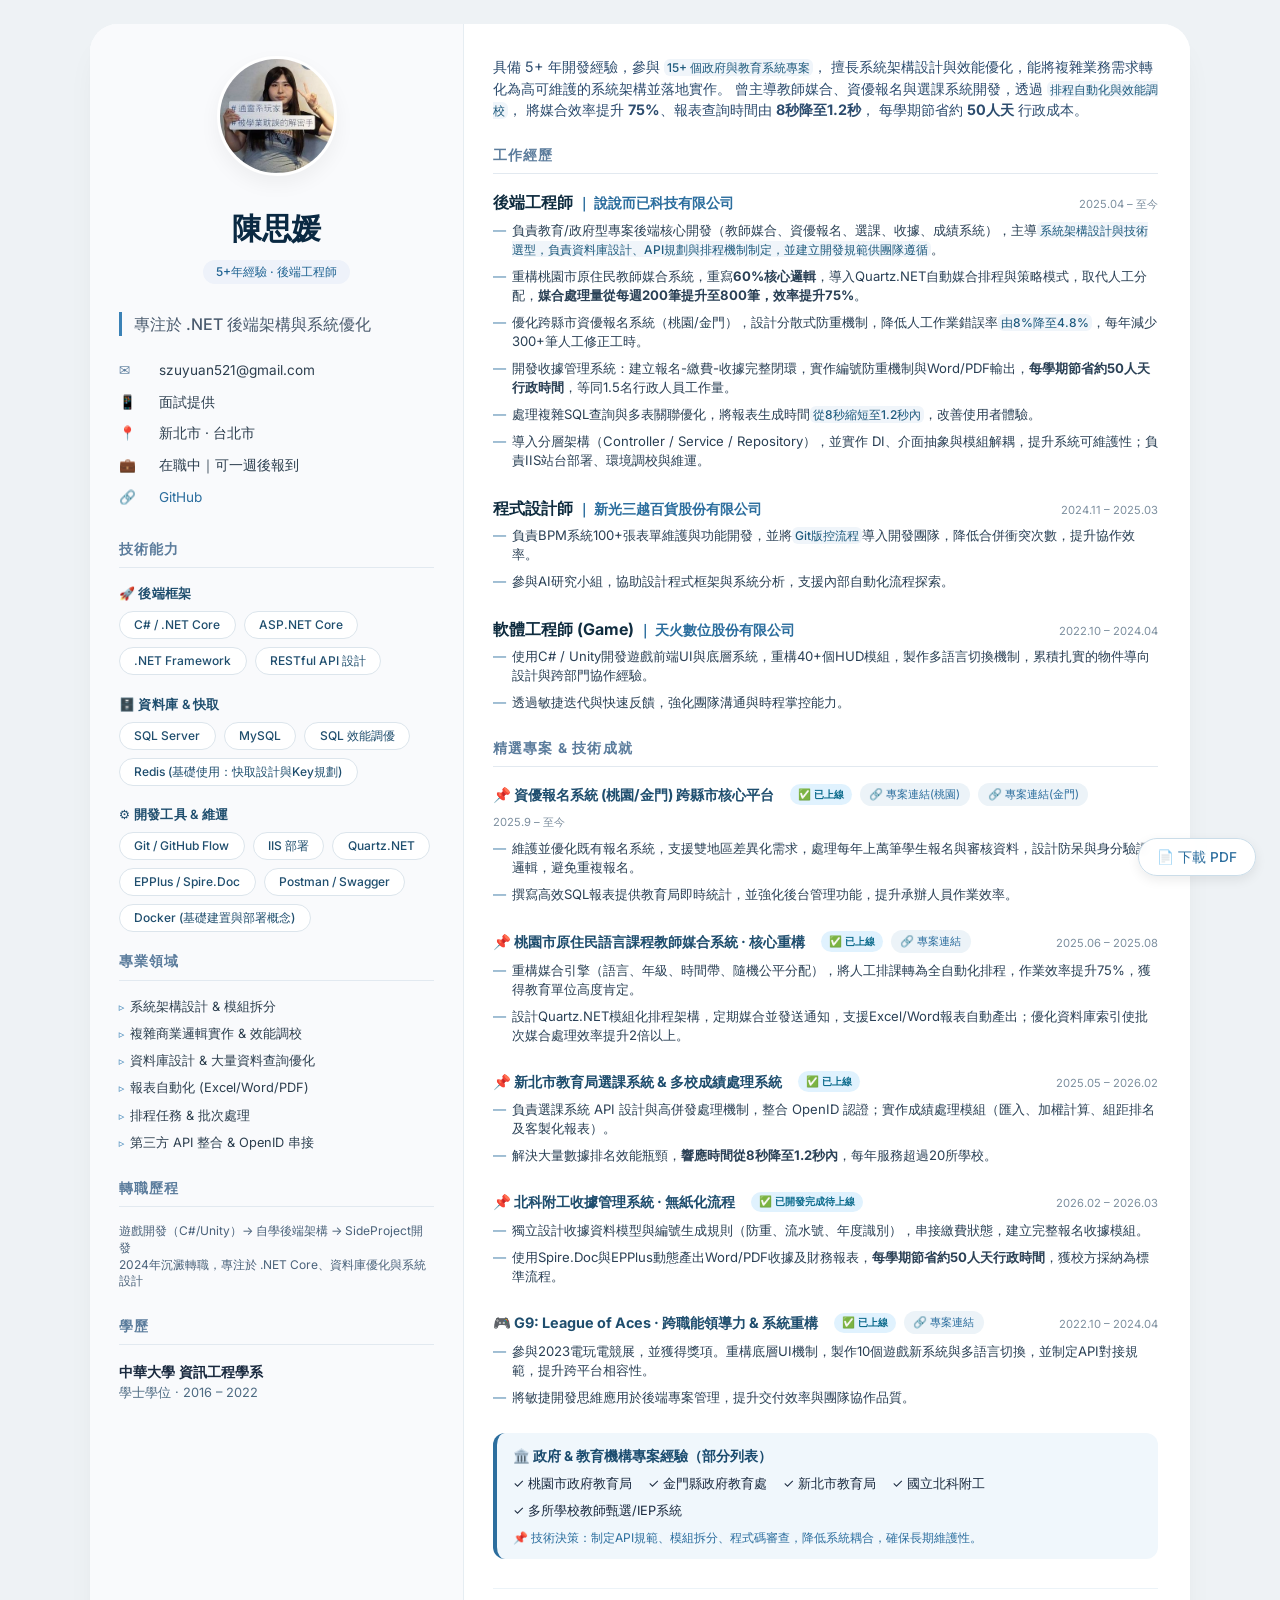
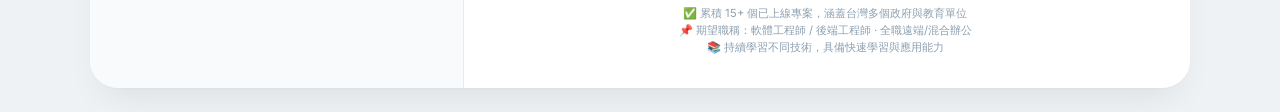
==== 履歷.html @ ee21e15f "[!] 刪除簡報，新增履歷 html" ====
<!DOCTYPE html>
<html lang="zh-TW">
  <head>
    <meta charset="UTF-8" />
    <meta
      name="viewport"
      content="width=device-width, initial-scale=1.0, viewport-fit=cover"
    />
    <title>陳思媛 · 後端工程師履歷</title>
    <link rel="preconnect" href="https://fonts.googleapis.com" />
    <link rel="preconnect" href="https://fonts.gstatic.com" crossorigin />
    <link
      href="https://fonts.googleapis.com/css2?family=Inter:opsz,wght@14..32,300;14..32,400;14..32,500;14..32,600;14..32,700&display=swap"
      rel="stylesheet"
    />
    <style>
      * {
        margin: 0;
        padding: 0;
        box-sizing: border-box;
      }

      body {
        background: #eef2f5;
        font-family: "Inter", system-ui, -apple-system, "Segoe UI", Roboto,
          "Helvetica Neue", sans-serif;
        line-height: 1.5;
        color: #1a2a3f;
        padding: 24px 16px;
      }

      .resume {
        max-width: 1100px;
        margin: 0 auto;
        background: #ffffff;
        border-radius: 28px;
        box-shadow: 0 20px 35px -12px rgba(0, 0, 0, 0.08),
          0 1px 2px rgba(0, 0, 0, 0.02);
        overflow: hidden;
      }

      /* PDF 按鈕固定右下角，不遮擋內容 */
      .pdf-btn {
        position: fixed;
        bottom: 24px;
        right: 24px;
        background: rgba(255, 255, 255, 0.95);
        backdrop-filter: blur(4px);
        border: 1px solid #cbdde9;
        border-radius: 40px;
        padding: 8px 18px;
        font-size: 0.85rem;
        font-weight: 500;
        color: #2c6e9e;
        cursor: pointer;
        transition: 0.2s;
        z-index: 1000;
        text-decoration: none;
        display: inline-flex;
        align-items: center;
        gap: 8px;
        font-family: inherit;
        box-shadow: 0 4px 12px rgba(0, 0, 0, 0.08);
      }
      .pdf-btn:hover {
        background: #eef2f5;
        border-color: #8fb4cf;
        box-shadow: 0 6px 14px rgba(0, 0, 0, 0.1);
      }
      @media print {
        .pdf-btn {
          display: none;
        }
        body {
          padding: 0;
          background: white;
        }
        .resume {
          box-shadow: none;
          border-radius: 0;
        }
        .sidebar {
          -webkit-print-color-adjust: exact;
          print-color-adjust: exact;
        }
      }

      .resume-inner {
        display: grid;
        grid-template-columns: 34% 66%;
      }

      .sidebar {
        background: #f9fafc;
        padding: 2rem 1.8rem;
        border-right: 1px solid #e6edf2;
      }

      .main {
        padding: 2rem 2rem 2rem 1.8rem;
        background: #ffffff;
      }

      .avatar {
        text-align: center;
        margin-bottom: 1.5rem;
      }
      .avatar-img {
        width: 120px;
        height: 120px;
        object-fit: cover;
        border-radius: 50%;
        border: 3px solid white;
        box-shadow: 0 8px 20px rgba(0, 0, 0, 0.05);
        background: #e2e8f0;
      }
      .avatar-placeholder {
        width: 120px;
        height: 120px;
        background: #dce5ec;
        border-radius: 50%;
        margin: 0 auto;
        display: flex;
        align-items: center;
        justify-content: center;
        color: #7f8c8d;
        font-size: 0.8rem;
      }

      .name-title h1 {
        font-size: 1.9rem;
        font-weight: 700;
        letter-spacing: -0.02em;
        color: #0a2942;
        margin-bottom: 0.4rem;
        text-align: center;
      }

      .badge {
        display: inline-block;
        background: #eef2fa;
        color: #1f6392;
        font-size: 0.75rem;
        font-weight: 500;
        padding: 0.2rem 0.8rem;
        border-radius: 20px;
        margin-bottom: 1rem;
      }

      .title {
        font-size: 1rem;
        font-weight: 500;
        color: #4a5b6e;
        border-left: 3px solid #3b82b6;
        padding-left: 0.75rem;
        margin: 0.75rem 0 1rem 0;
      }

      .contact-info {
        margin: 1.5rem 0 2rem 0;
      }

      .contact-item {
        display: flex;
        align-items: center;
        gap: 0.75rem;
        font-size: 0.85rem;
        color: #2c3e4e;
        margin-bottom: 0.7rem;
        flex-wrap: wrap;
      }

      .contact-icon {
        min-width: 28px;
        color: #5e7e9e;
      }

      .section-title {
        font-weight: 700;
        font-size: 0.85rem;
        text-transform: uppercase;
        letter-spacing: 1.2px;
        color: #5b7c9c;
        margin: 1.6rem 0 1rem 0;
        border-bottom: 1.5px solid #e2e9f0;
        padding-bottom: 0.5rem;
      }

      .skill-group {
        margin-bottom: 1.2rem;
      }
      .skill-group-title {
        font-weight: 600;
        font-size: 0.8rem;
        color: #1f4e6e;
        margin-bottom: 0.5rem;
        letter-spacing: 0.3px;
      }
      .skill-tags {
        display: flex;
        flex-wrap: wrap;
        gap: 8px;
      }
      .skill-tag {
        background: white;
        border: 1px solid #dce5ec;
        padding: 0.25rem 0.9rem;
        border-radius: 30px;
        font-size: 0.75rem;
        font-weight: 500;
        color: #1f4e6e;
      }
      .skill-tag.self-learn {
        background: #f0f5fa;
        border-color: #cbdde9;
        font-style: normal;
        position: relative;
      }
      .tech-list {
        list-style: none;
        margin-top: 0.5rem;
      }
      .tech-list li {
        font-size: 0.8rem;
        margin-bottom: 0.5rem;
        color: #2c3e4e;
        display: flex;
        align-items: baseline;
        gap: 6px;
      }
      .tech-list li::before {
        content: "▹";
        color: #3b82b6;
        font-size: 0.7rem;
      }

      .job-item,
      .project-item {
        margin-bottom: 1.6rem;
      }

      .job-header {
        display: flex;
        justify-content: space-between;
        align-items: baseline;
        flex-wrap: wrap;
        margin-bottom: 0.3rem;
        gap: 6px;
      }

      .job-title {
        font-weight: 700;
        font-size: 1rem;
        color: #0f2c3f;
      }

      .company {
        font-weight: 600;
        color: #2c6e9e;
        font-size: 0.85rem;
      }

      .date {
        font-size: 0.7rem;
        color: #7d8f9f;
        font-weight: 400;
        white-space: nowrap;
      }

      .job-description ul,
      .project-description ul {
        list-style: none;
        margin-top: 0.4rem;
      }

      .job-description li,
      .project-description li {
        font-size: 0.82rem;
        color: #2a4055;
        margin-bottom: 0.5rem;
        position: relative;
        padding-left: 1.2rem;
        line-height: 1.45;
      }

      .job-description li::before,
      .project-description li::before {
        content: "—";
        position: absolute;
        left: 0;
        color: #6797b9;
        font-weight: 500;
      }

      .highlight {
        background: #f0f5fa;
        padding: 0.05rem 0.2rem;
        border-radius: 6px;
        font-weight: 500;
        font-size: 0.75rem;
        color: #1e5a7d;
      }

      .live-badge {
        background: #e0f2fe;
        color: #0c6b8c;
        font-size: 0.65rem;
        font-weight: 600;
        padding: 0.15rem 0.5rem;
        border-radius: 30px;
        margin-left: 0.5rem;
        vertical-align: middle;
        display: inline-block;
      }

      .project-header {
        display: flex;
        justify-content: space-between;
        flex-wrap: wrap;
        align-items: baseline;
        margin-bottom: 0.5rem;
        gap: 8px;
      }

      .project-name {
        font-weight: 700;
        font-size: 0.9rem;
        color: #1f4e6e;
        display: flex;
        align-items: center;
        flex-wrap: wrap;
        gap: 8px;
      }

      .project-link {
        font-size: 0.7rem;
        font-weight: normal;
        background: #ecf3f8;
        padding: 0.2rem 0.6rem;
        border-radius: 30px;
        text-decoration: none;
        color: #2c6e9e;
        transition: 0.2s;
      }
      .project-link:hover {
        background: #d4e2ed;
        color: #0f4c6e;
      }

      .footer-note {
        margin-top: 1.8rem;
        font-size: 0.7rem;
        color: #8da0b0;
        text-align: center;
        border-top: 1px solid #ecf3f8;
        padding-top: 1rem;
      }

      @media (max-width: 780px) {
        body {
          padding: 16px;
        }
        .resume-inner {
          grid-template-columns: 1fr;
        }
        .sidebar {
          border-right: 0;
          border-bottom: 1px solid #e6edf2;
          padding: 1.5rem;
        }
        .main {
          padding: 1.5rem;
        }
        .name-title h1 {
          font-size: 1.7rem;
        }
        .avatar-img {
          width: 100px;
          height: 100px;
        }
        .date {
          white-space: normal;
        }
        /* 手機上按鈕稍微縮小間距 */
        .pdf-btn {
          bottom: 16px;
          right: 16px;
          padding: 6px 14px;
          font-size: 0.75rem;
        }
      }
    </style>
  </head>
  <body>
    <div class="resume">
      <div class="pdf-btn" id="printResumeBtn">📄 下載 PDF</div>
      <div class="resume-inner">
        <!-- 左側欄 -->
        <div class="sidebar">
          <div class="avatar">
            <img
              class="avatar-img"
              src="img/headshot.png"
              alt="陳思媛"
              onerror="this.onerror=null; this.parentElement.innerHTML='<div class=\'avatar-placeholder\'><span>📷 陳思媛</span></div>';"
            />
          </div>
          <div class="name-title">
            <h1>陳思媛</h1>
            <div style="text-align: center">
              <span class="badge">5+年經驗 · 後端工程師</span>
            </div>
            <div class="title">專注於 .NET 後端架構與系統優化</div>
          </div>

          <div class="contact-info">
            <div class="contact-item">
              <span class="contact-icon">✉️</span> szuyuan521@gmail.com
            </div>
            <div class="contact-item">
              <span class="contact-icon">📱</span> 面試提供
            </div>
            <div class="contact-item">
              <span class="contact-icon">📍</span> 新北市 · 台北市
            </div>
            <div class="contact-item">
              <span class="contact-icon">💼</span> 在職中｜可一週後報到
            </div>
            <div class="contact-item">
              <span class="contact-icon">🔗</span>
              <a
                href="https://github.com/szuyuan521"
                style="text-decoration: none; color: #2c6e9e"
                target="_blank"
                >GitHub</a
              >
            </div>
          </div>

          <!-- 技能分組 -->
          <div class="section-title">技術能力</div>

          <div class="skill-group">
            <div class="skill-group-title">🚀 後端框架</div>
            <div class="skill-tags">
              <span class="skill-tag">C# / .NET Core</span>
              <span class="skill-tag">ASP.NET Core</span>
              <span class="skill-tag">.NET Framework</span>
              <span class="skill-tag">RESTful API 設計</span>
            </div>
          </div>

          <div class="skill-group">
            <div class="skill-group-title">🗄️ 資料庫 & 快取</div>
            <div class="skill-tags">
              <span class="skill-tag">SQL Server</span>
              <span class="skill-tag">MySQL</span>
              <span class="skill-tag">SQL 效能調優</span>
              <span class="skill-tag">Redis (基礎使用：快取設計與Key規劃)</span>
            </div>
          </div>

          <div class="skill-group">
            <div class="skill-group-title">⚙️ 開發工具 & 維運</div>
            <div class="skill-tags">
              <span class="skill-tag">Git / GitHub Flow</span>
              <span class="skill-tag">IIS 部署</span>
              <span class="skill-tag">Quartz.NET</span>
              <span class="skill-tag">EPPlus / Spire.Doc</span>
              <span class="skill-tag">Postman / Swagger</span>
              <span class="skill-tag skill-tag"
                >Docker (基礎建置與部署概念)</span
              >
            </div>
          </div>

          <div class="section-title" style="margin-top: 1rem">專業領域</div>
          <ul class="tech-list">
            <li>系統架構設計 & 模組拆分</li>
            <li>複雜商業邏輯實作 & 效能調校</li>
            <li>資料庫設計 & 大量資料查詢優化</li>
            <li>報表自動化 (Excel/Word/PDF)</li>
            <li>排程任務 & 批次處理</li>
            <li>第三方 API 整合 & OpenID 串接</li>
          </ul>

          <div class="section-title">轉職歷程</div>
          <div
            style="
              font-size: 0.75rem;
              color: #4a627a;
              margin-bottom: 1rem;
              line-height: 1.4;
            "
          >
            遊戲開發（C#/Unity）→ 自學後端架構 → SideProject開發<br />
            2024年沉澱轉職，專注於 .NET Core、資料庫優化與系統設計
          </div>

          <div class="section-title">學歷</div>
          <div style="margin-top: 0.2rem">
            <div style="font-weight: 600; font-size: 0.9rem">
              中華大學 資訊工程學系
            </div>
            <div style="font-size: 0.8rem; color: #4d6a82">
              學士學位 · 2016 – 2022
            </div>
          </div>
        </div>

        <!-- 右側主要內容 -->
        <div class="main">
          <div style="margin-bottom: 1.5rem">
            <p style="font-size: 0.9rem; color: #2c4c6e; line-height: 1.5">
              具備 5+ 年開發經驗，參與
              <strong class="highlight">15+ 個政府與教育系統專案</strong>，
              擅長系統架構設計與效能優化，能將複雜業務需求轉化為高可維護的系統架構並落地實作。
              曾主導教師媒合、資優報名與選課系統開發，透過
              <span class="highlight">排程自動化與效能調校</span>，
              將媒合效率提升 <strong>75%</strong>、報表查詢時間由
              <strong>8秒降至1.2秒</strong>， 每學期節省約
              <strong>50人天</strong> 行政成本。
            </p>
          </div>

          <div class="section-title" style="margin-top: 0">工作經歷</div>

          <div class="job-item">
            <div class="job-header">
              <div>
                <span class="job-title">後端工程師</span>
                <span class="company">｜ 說說而已科技有限公司</span>
              </div>
              <div class="date">2025.04 – 至今</div>
            </div>
            <div class="job-description">
              <ul>
                <li>
                  負責教育/政府型專案後端核心開發（教師媒合、資優報名、選課、收據、成績系統），主導<span
                    class="highlight"
                    >系統架構設計與技術選型，負責資料庫設計、API規劃與排程機制制定，並建立開發規範供團隊遵循</span
                  >。
                </li>
                <li>
                  重構桃園市原住民教師媒合系統，重寫<strong>60%核心邏輯</strong>，導入Quartz.NET自動媒合排程與策略模式，取代人工分配，<strong>媒合處理量從每週200筆提升至800筆，效率提升75%</strong>。
                </li>
                <li>
                  優化跨縣市資優報名系統（桃園/金門），設計分散式防重機制，降低人工作業錯誤率<span
                    class="highlight"
                    >由8%降至4.8%</span
                  >，每年減少300+筆人工修正工時。
                </li>
                <li>
                  開發收據管理系統：建立報名-繳費-收據完整閉環，實作編號防重機制與Word/PDF輸出，<strong>每學期節省約50人天行政時間</strong>，等同1.5名行政人員工作量。
                </li>
                <li>
                  處理複雜SQL查詢與多表關聯優化，將報表生成時間<span
                    class="highlight"
                    >從8秒縮短至1.2秒內</span
                  >，改善使用者體驗。
                </li>
                <li>
                  導入分層架構（Controller / Service / Repository），並實作
                  DI、介面抽象與模組解耦，提升系統可維護性；負責IIS站台部署、環境調校與維運。
                </li>
              </ul>
            </div>
          </div>

          <div class="job-item">
            <div class="job-header">
              <div>
                <span class="job-title">程式設計師</span>
                <span class="company">｜ 新光三越百貨股份有限公司</span>
              </div>
              <div class="date">2024.11 – 2025.03</div>
            </div>
            <div class="job-description">
              <ul>
                <li>
                  負責BPM系統100+張表單維護與功能開發，並將<span
                    class="highlight"
                    >Git版控流程</span
                  >導入開發團隊，降低合併衝突次數，提升協作效率。
                </li>
                <li>
                  參與AI研究小組，協助設計程式框架與系統分析，支援內部自動化流程探索。
                </li>
              </ul>
            </div>
          </div>

          <div class="job-item">
            <div class="job-header">
              <div>
                <span class="job-title">軟體工程師 (Game)</span>
                <span class="company">｜ 天火數位股份有限公司</span>
              </div>
              <div class="date">2022.10 – 2024.04</div>
            </div>
            <div class="job-description">
              <ul>
                <li>
                  使用C# /
                  Unity開發遊戲前端UI與底層系統，重構40+個HUD模組，製作多語言切換機制，累積扎實的物件導向設計與跨部門協作經驗。
                </li>
                <li>透過敏捷迭代與快速反饋，強化團隊溝通與時程掌控能力。</li>
              </ul>
            </div>
          </div>

          <div class="section-title">精選專案 & 技術成就</div>

          <!-- 1. 資優報名系統 -->
          <div class="project-item">
            <div class="project-header">
              <div class="project-name">
                📌 資優報名系統 (桃園/金門) 跨縣市核心平台
                <span class="live-badge">✅ 已上線</span>
                <a
                  class="project-link"
                  href="https://www.giftedness.tyc.edu.tw/"
                  target="_blank"
                  rel="noopener noreferrer"
                  >🔗 專案連結(桃園)</a
                >
                <a
                  class="project-link"
                  href="https://gti.km.edu.tw/"
                  target="_blank"
                  rel="noopener noreferrer"
                  >🔗 專案連結(金門)</a
                >
              </div>
              <div class="date">2025.9 – 至今</div>
            </div>
            <div class="project-description">
              <ul>
                <li>
                  維護並優化既有報名系統，支援雙地區差異化需求，處理每年上萬筆學生報名與審核資料，設計防呆與身分驗證邏輯，避免重複報名。
                </li>
                <li>
                  撰寫高效SQL報表提供教育局即時統計，並強化後台管理功能，提升承辦人員作業效率。
                </li>
              </ul>
            </div>
          </div>

          <!-- 2. 教師媒合系統 -->
          <div class="project-item">
            <div class="project-header">
              <div class="project-name">
                📌 桃園市原住民語言課程教師媒合系統 · 核心重構
                <span class="live-badge">✅ 已上線</span>
                <a
                  class="project-link"
                  href="https://match.caes.tyc.edu.tw/"
                  target="_blank"
                  rel="noopener noreferrer"
                  >🔗 專案連結</a
                >
              </div>
              <div class="date">2025.06 – 2025.08</div>
            </div>
            <div class="project-description">
              <ul>
                <li>
                  重構媒合引擎（語言、年級、時間帶、隨機公平分配），將人工排課轉為全自動化排程，作業效率提升75%，獲得教育單位高度肯定。
                </li>
                <li>
                  設計Quartz.NET模組化排程架構，定期媒合並發送通知，支援Excel/Word報表自動產出；優化資料庫索引使批次媒合處理效率提升2倍以上。
                </li>
              </ul>
            </div>
          </div>

          <!-- 3. 選課 & 成績系統 -->
          <div class="project-item">
            <div class="project-header">
              <div class="project-name">
                📌 新北市教育局選課系統 & 多校成績處理系統
                <span class="live-badge">✅ 已上線</span>
              </div>
              <div class="date">2025.05 – 2026.02</div>
            </div>
            <div class="project-description">
              <ul>
                <li>
                  負責選課系統 API 設計與高併發處理機制，整合 OpenID
                  認證；實作成績處理模組（匯入、加權計算、組距排名及客製化報表）。
                </li>
                <li>
                  解決大量數據排名效能瓶頸，<strong>響應時間從8秒降至1.2秒內</strong>，每年服務超過20所學校。
                </li>
              </ul>
            </div>
          </div>

          <!-- 4. 收據系統 -->
          <div class="project-item">
            <div class="project-header">
              <div class="project-name">
                📌 北科附工收據管理系統 · 無紙化流程
                <span class="live-badge">✅ 已開發完成待上線</span>
              </div>
              <div class="date">2026.02 – 2026.03</div>
            </div>
            <div class="project-description">
              <ul>
                <li>
                  獨立設計收據資料模型與編號生成規則（防重、流水號、年度識別），串接繳費狀態，建立完整報名收據模組。
                </li>
                <li>
                  使用Spire.Doc與EPPlus動態產出Word/PDF收據及財務報表，<strong>每學期節省約50人天行政時間</strong>，獲校方採納為標準流程。
                </li>
              </ul>
            </div>
          </div>

          <!-- 5. 遊戲專案 -->
          <div class="project-item">
            <div class="project-header">
              <div class="project-name">
                🎮 G9: League of Aces · 跨職能領導力 & 系統重構
                <span class="live-badge">✅ 已上線</span>
                <a
                  class="project-link"
                  href="https://store.steampowered.com/app/2247200/G9League_of_Aces/"
                  target="_blank"
                  rel="noopener noreferrer"
                  >🔗 專案連結</a
                >
              </div>
              <div class="date">2022.10 – 2024.04</div>
            </div>
            <div class="project-description">
              <ul>
                <li>
                  參與2023電玩電競展，並獲得獎項。重構底層UI機制，製作10個遊戲新系統與多語言切換，並制定API對接規範，提升跨平台相容性。
                </li>
                <li>
                  將敏捷開發思維應用於後端專案管理，提升交付效率與團隊協作品質。
                </li>
              </ul>
            </div>
          </div>

          <!-- 政府專案與架構能力合併區塊 -->
          <div
            style="
              margin-top: 1rem;
              background: #f0f7fc;
              border-left: 4px solid #2c6e9e;
              padding: 0.8rem 1rem;
              border-radius: 12px;
            "
          >
            <div style="font-weight: 700; font-size: 0.85rem; color: #1a4b6e">
              🏛️ 政府 & 教育機構專案經驗（部分列表）
            </div>
            <ul
              style="
                margin-top: 8px;
                list-style: none;
                display: flex;
                flex-wrap: wrap;
                gap: 8px 16px;
              "
            >
              <li style="font-size: 0.8rem">✓ 桃園市政府教育局</li>
              <li style="font-size: 0.8rem">✓ 金門縣政府教育處</li>
              <li style="font-size: 0.8rem">✓ 新北市教育局</li>
              <li style="font-size: 0.8rem">✓ 國立北科附工</li>
              <li style="font-size: 0.8rem">✓ 多所學校教師甄選/IEP系統</li>
            </ul>
            <div style="font-size: 0.75rem; color: #2c6e9e; margin-top: 8px">
              📌
              技術決策：制定API規範、模組拆分、程式碼審查，降低系統耦合，確保長期維護性。
            </div>
          </div>

          <div class="footer-note">
            ✅ 累積 15+ 個已上線專案，涵蓋台灣多個政府與教育單位<br />
            📌 期望職稱：軟體工程師 / 後端工程師 · 全職遠端/混合辦公<br />
            📚 持續學習不同技術，具備快速學習與應用能力
          </div>
        </div>
      </div>
    </div>
    <script>
      const printBtn = document.getElementById("printResumeBtn");
      if (printBtn) {
        printBtn.addEventListener("click", () => {
          window.print();
        });
      }
    </script>
  </body>
</html>
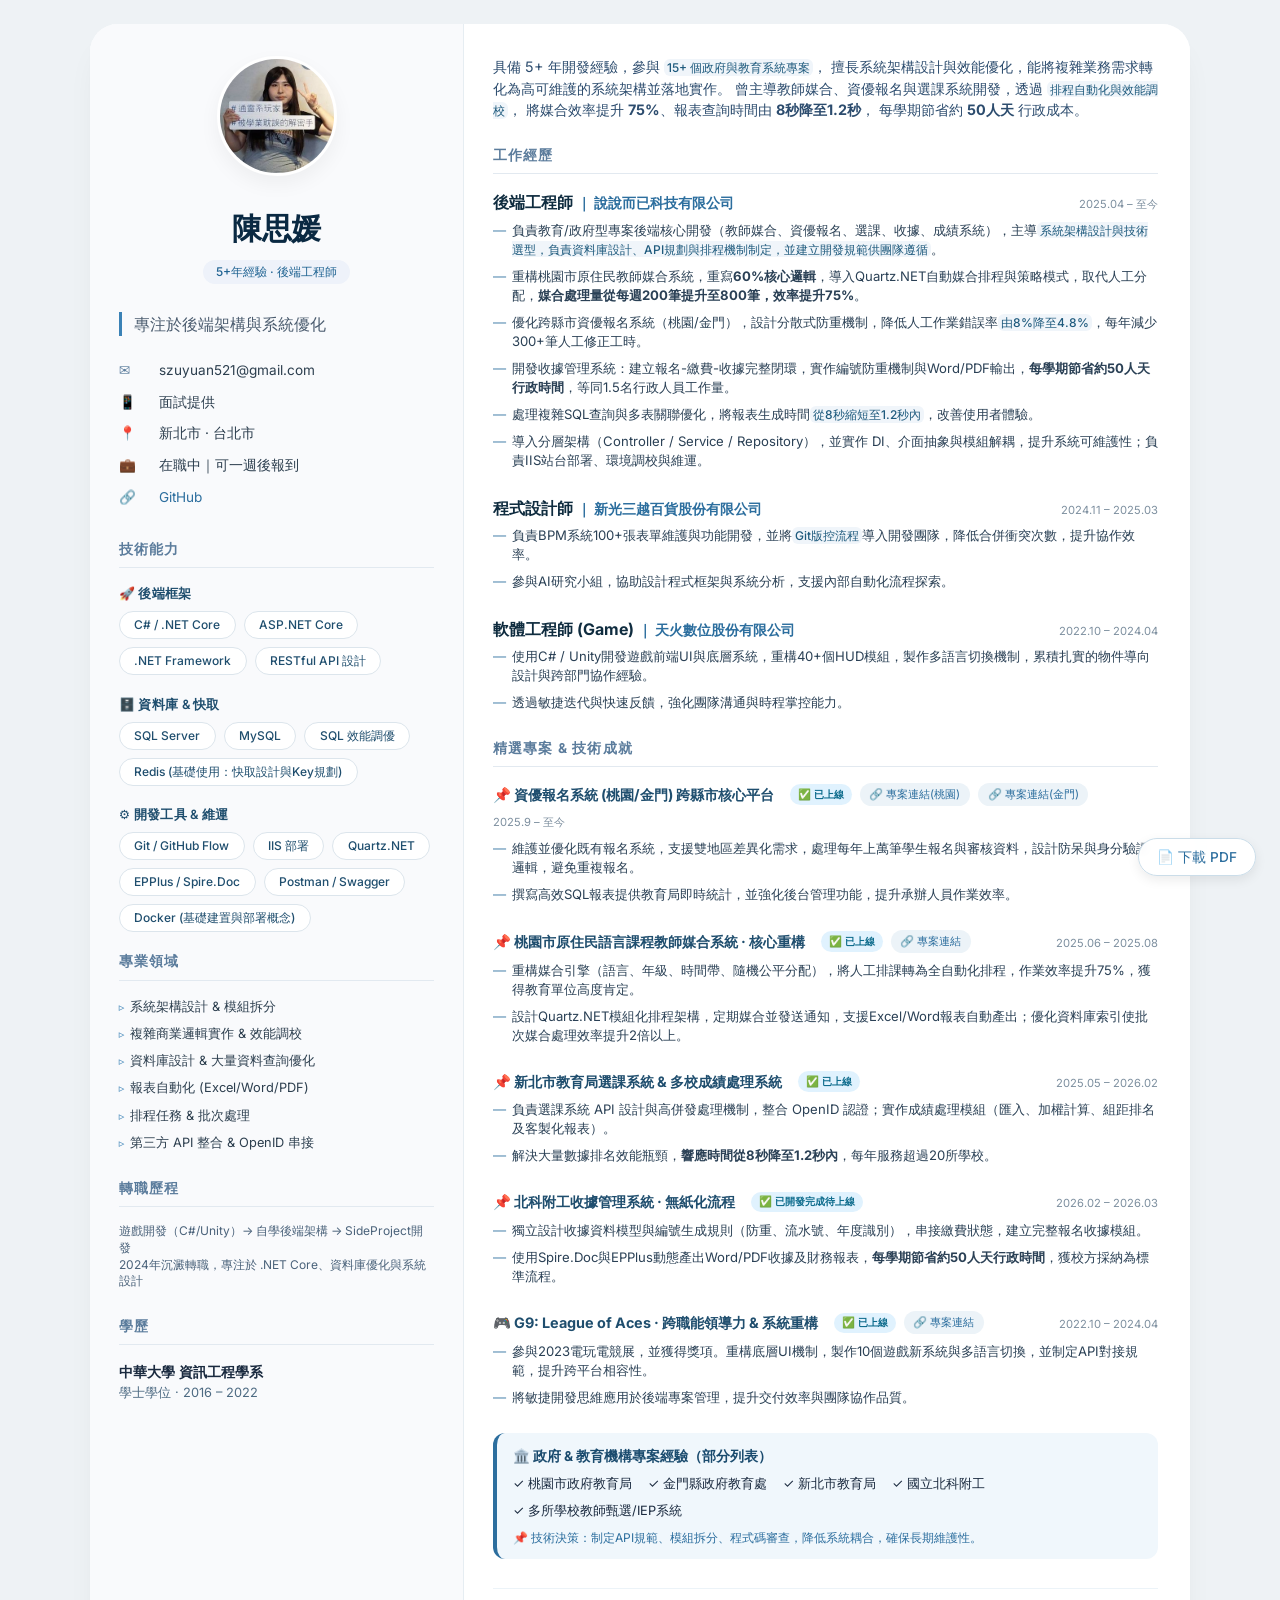
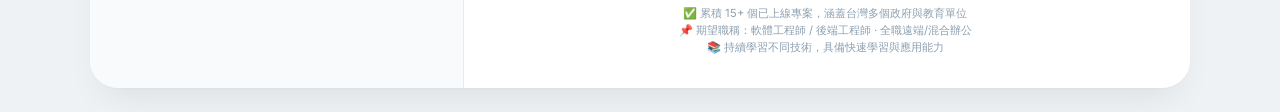
==== commit e461c90d: "[!] 修改副標題" ====
--- a/履歷.html
+++ b/履歷.html
@@ -410,7 +410,7 @@
             <div style="text-align: center">
               <span class="badge">5+年經驗 · 後端工程師</span>
             </div>
-            <div class="title">專注於 .NET 後端架構與系統優化</div>
+            <div class="title">專注於後端架構與系統優化</div>
           </div>
 
           <div class="contact-info">
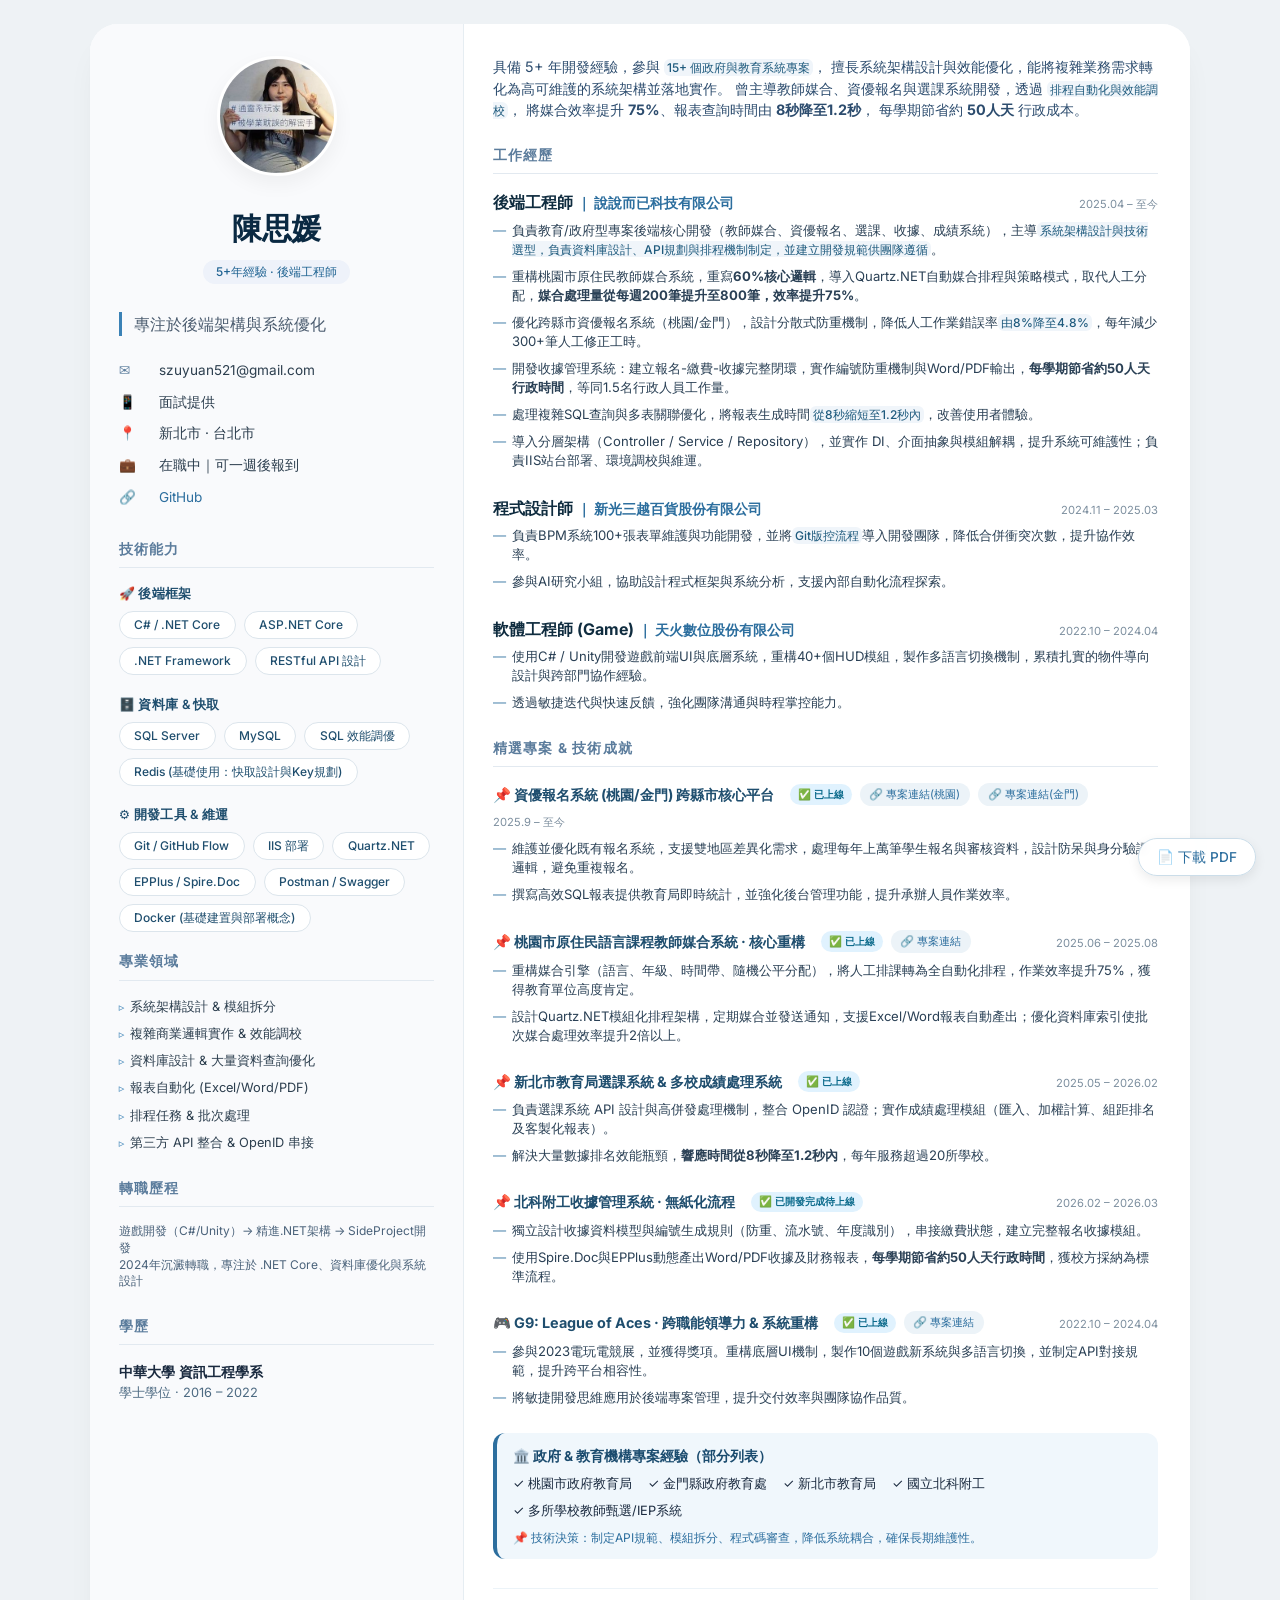
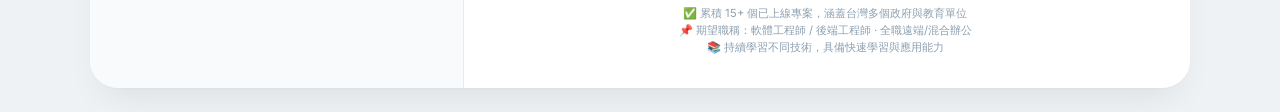
==== commit 0275fbae: "[!] 更新、精確轉職歷程" ====
--- a/履歷.html
+++ b/履歷.html
@@ -493,7 +493,7 @@
               line-height: 1.4;
             "
           >
-            遊戲開發（C#/Unity）→ 自學後端架構 → SideProject開發<br />
+            遊戲開發（C#/Unity）→ 精進.NET架構 → SideProject開發<br />
             2024年沉澱轉職，專注於 .NET Core、資料庫優化與系統設計
           </div>
 
